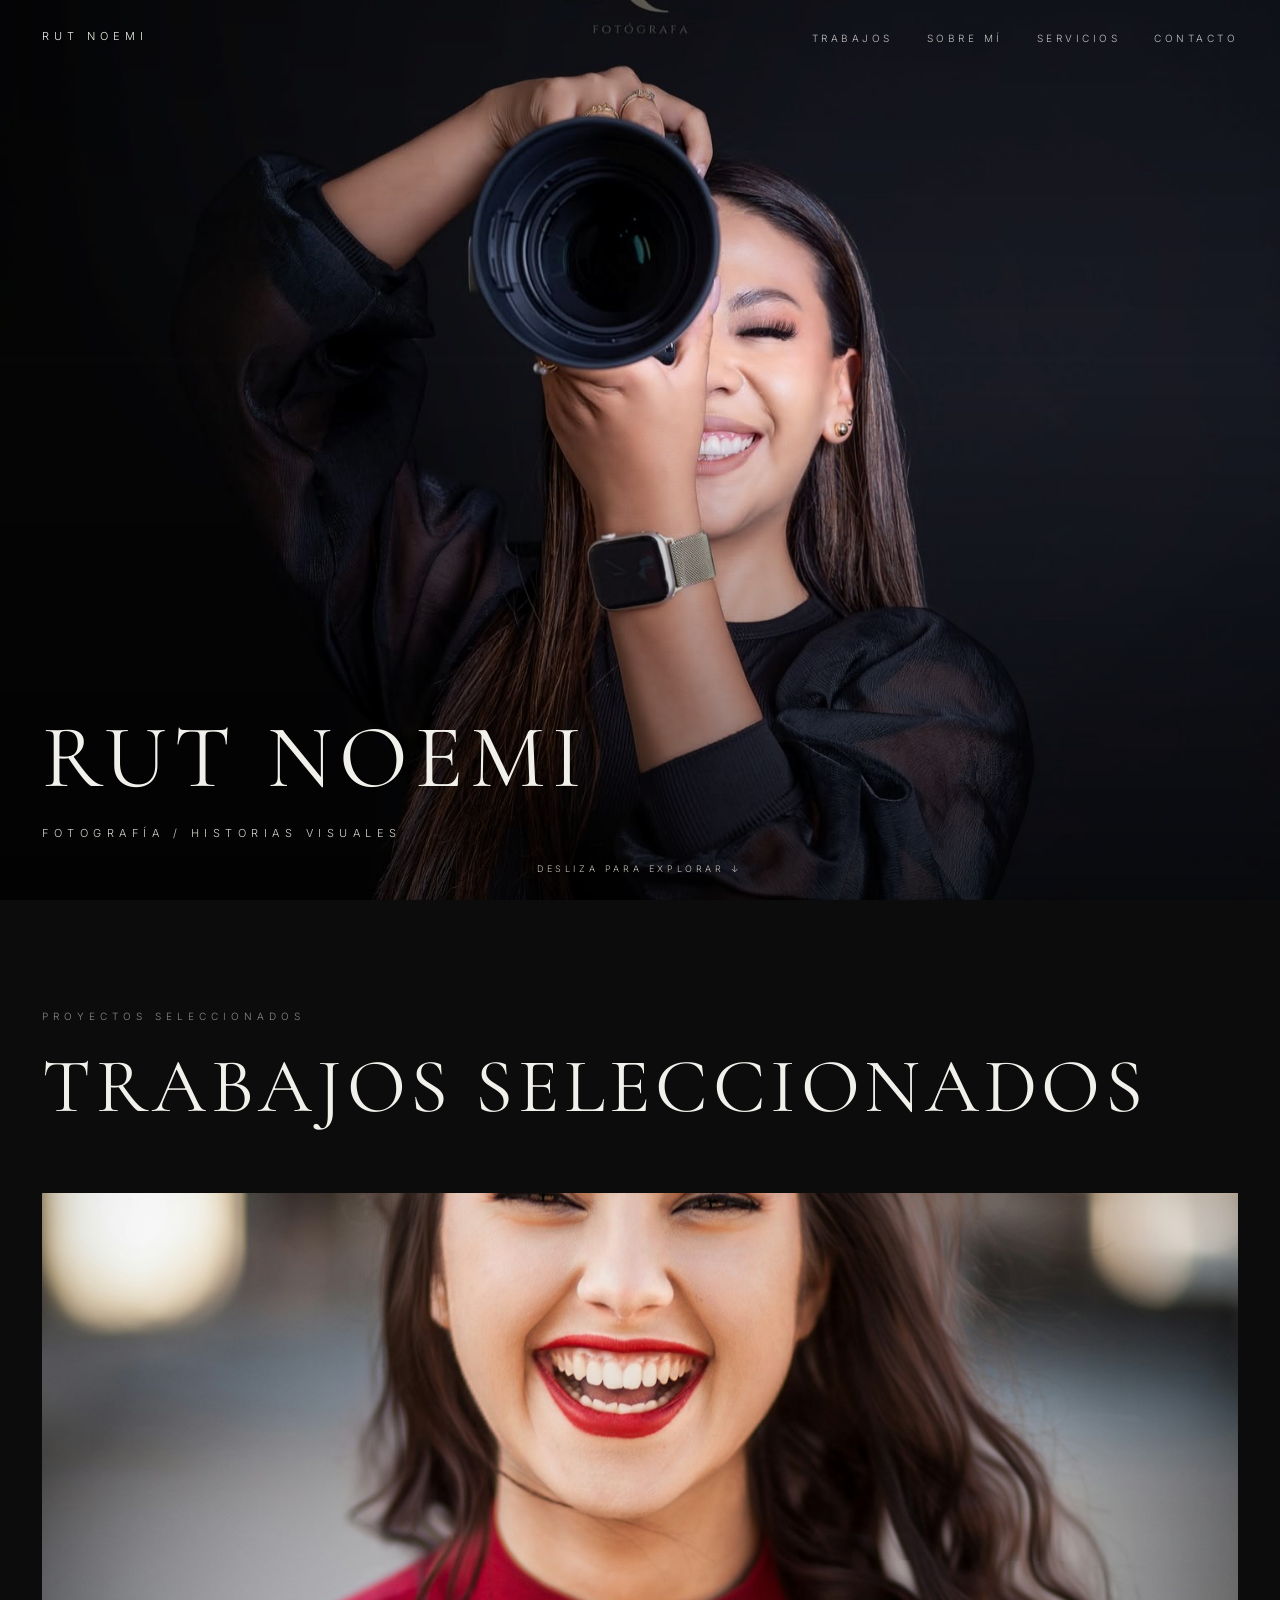
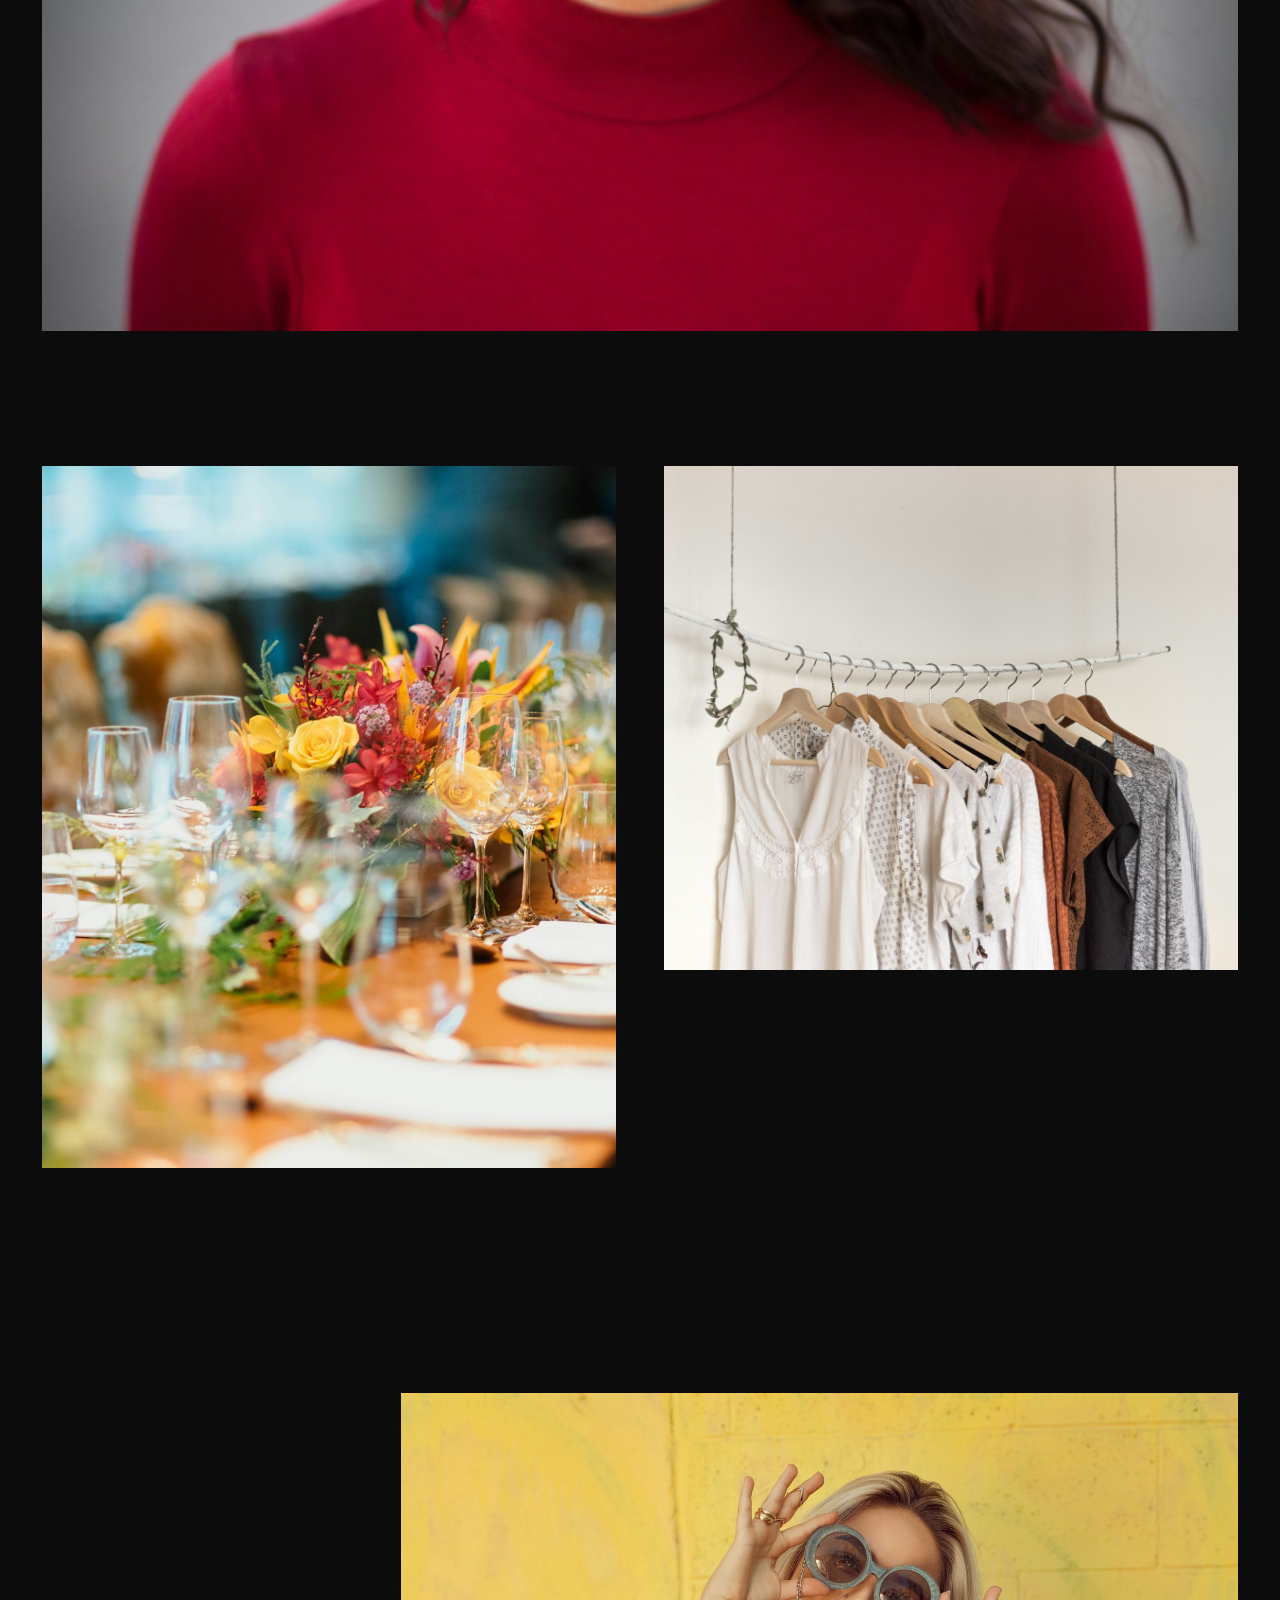
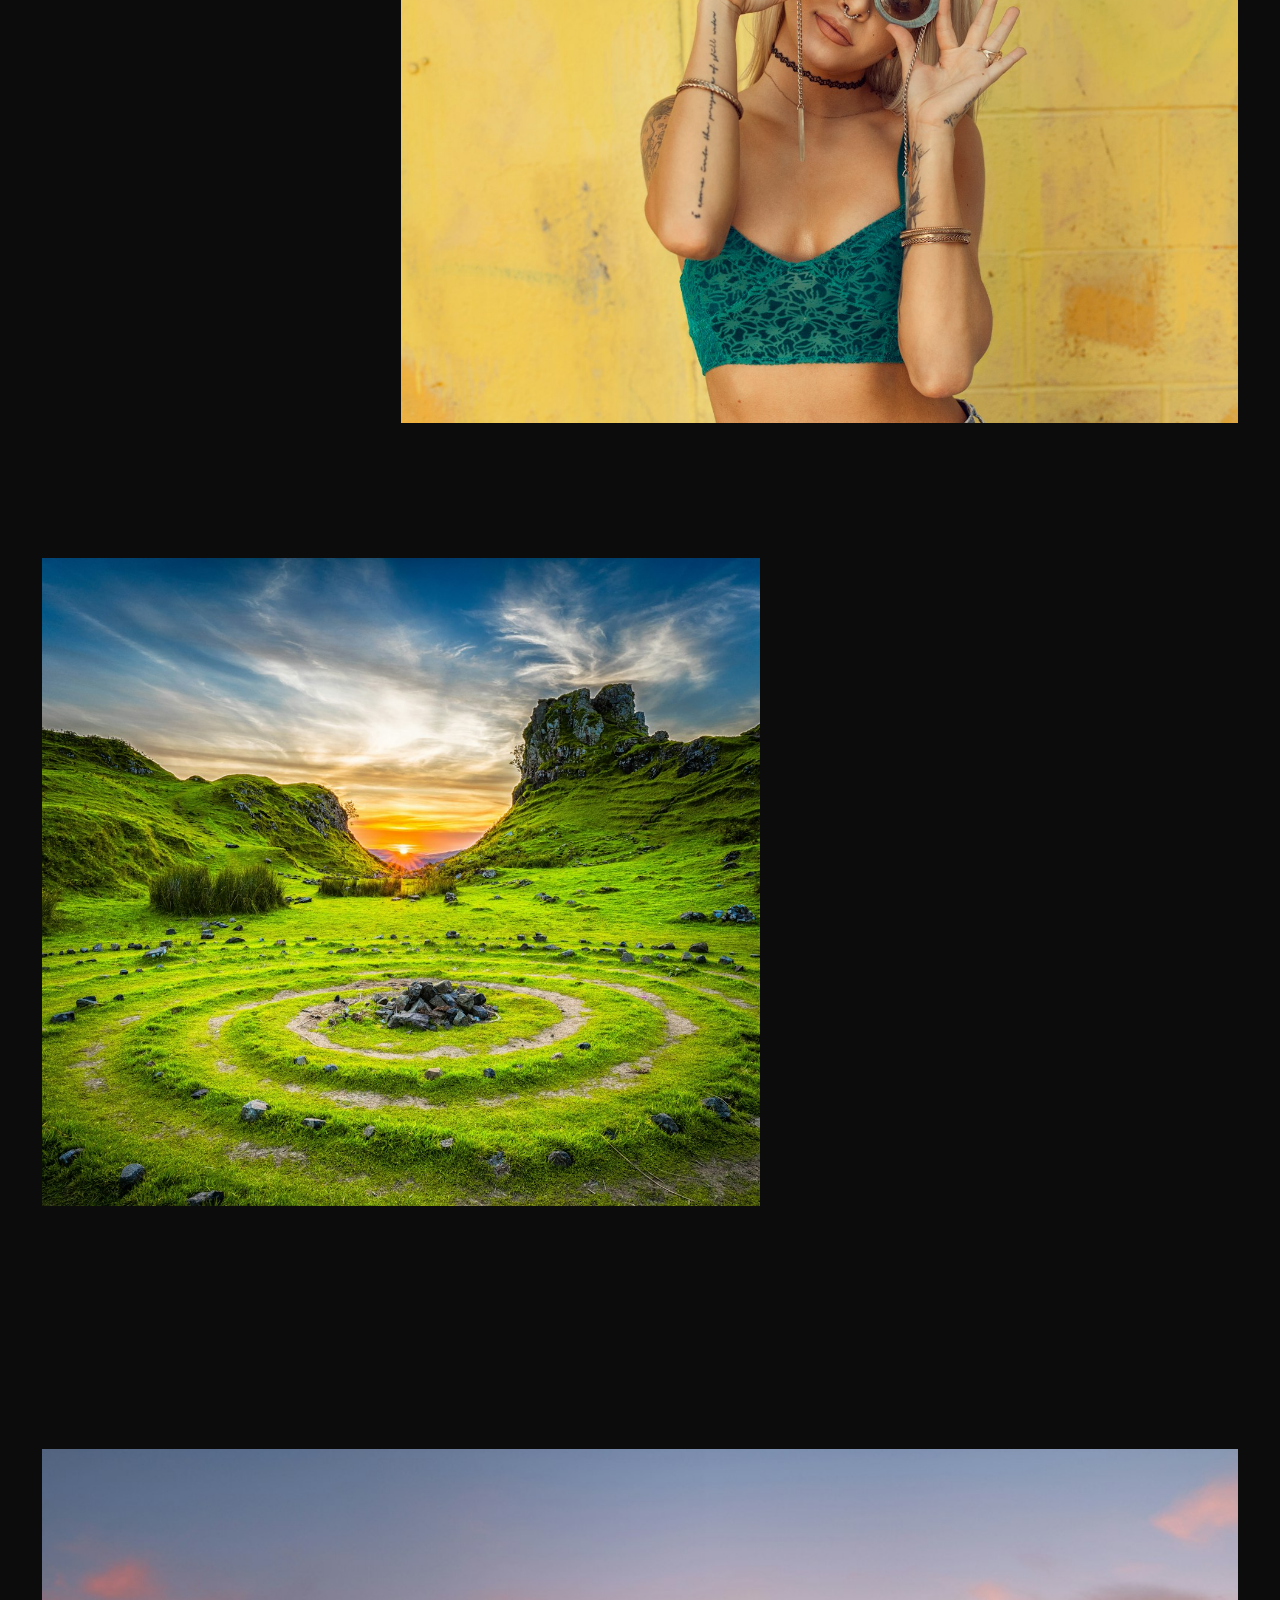
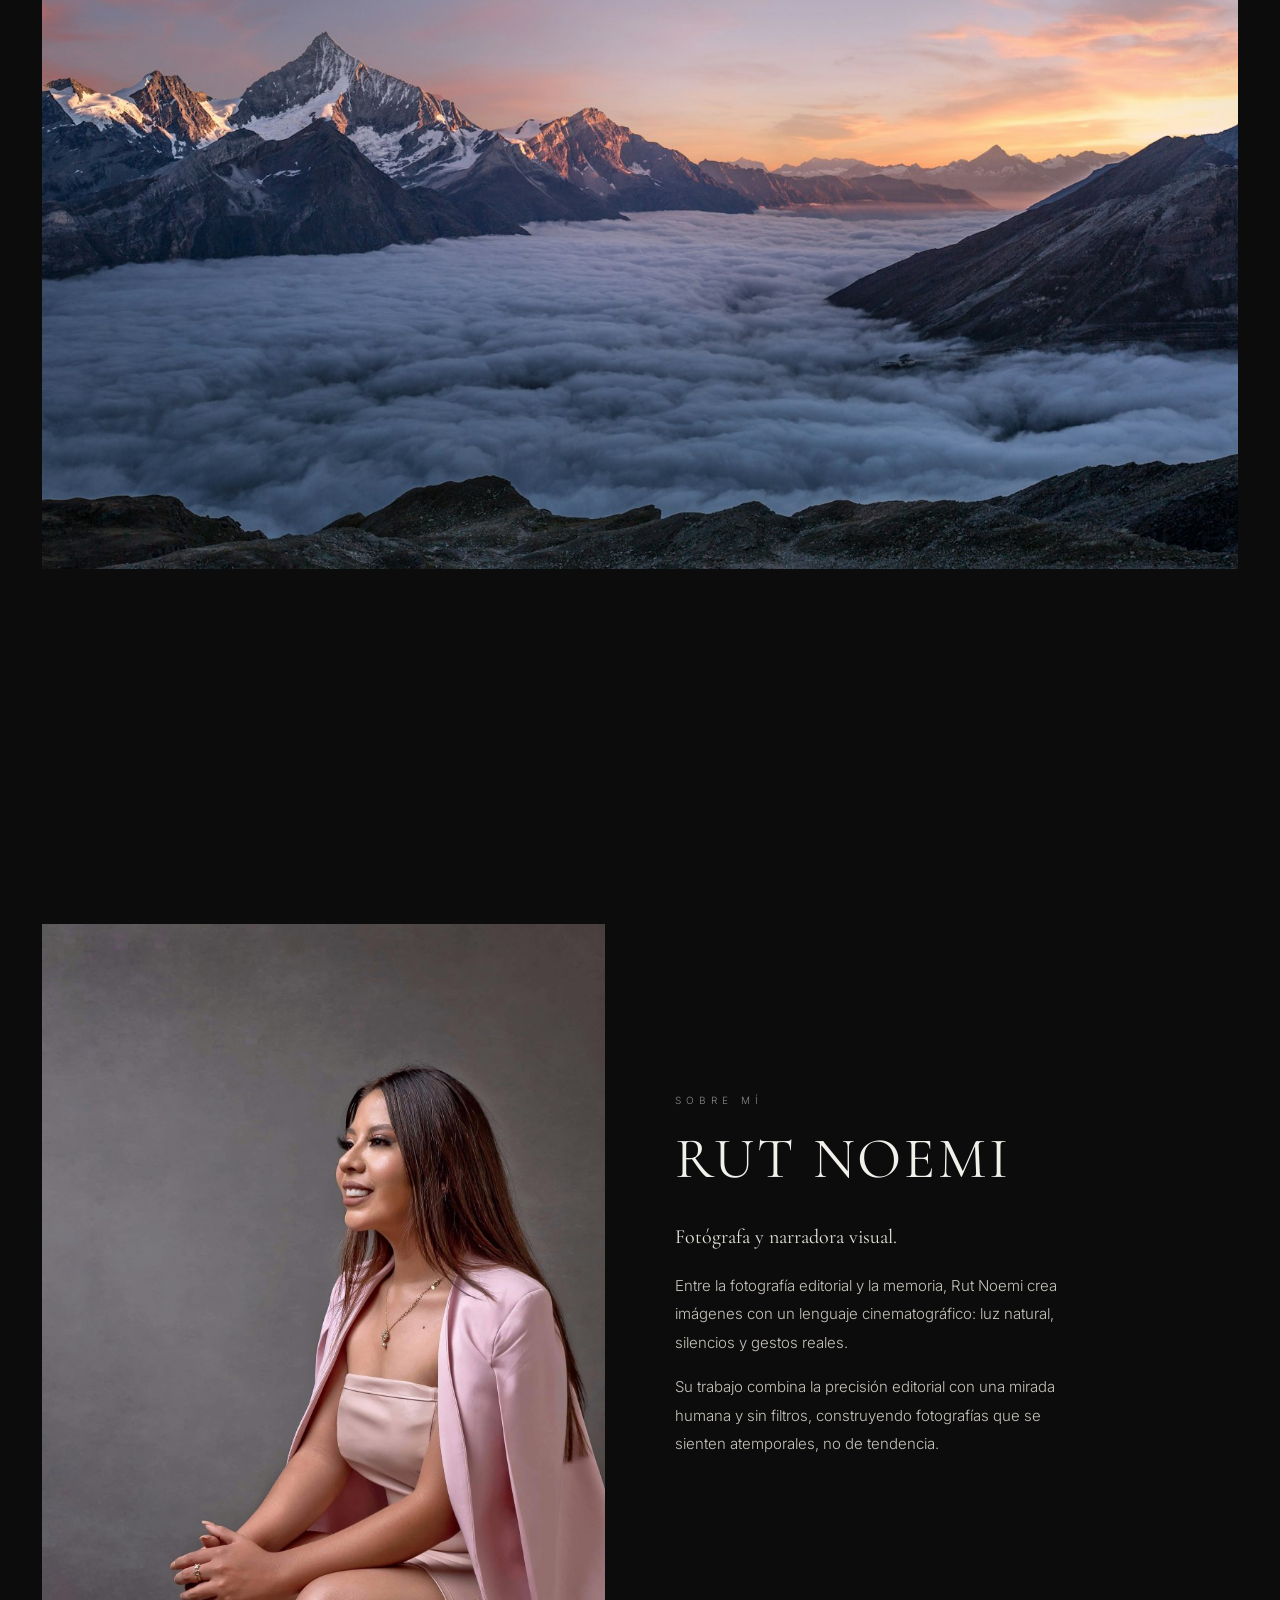
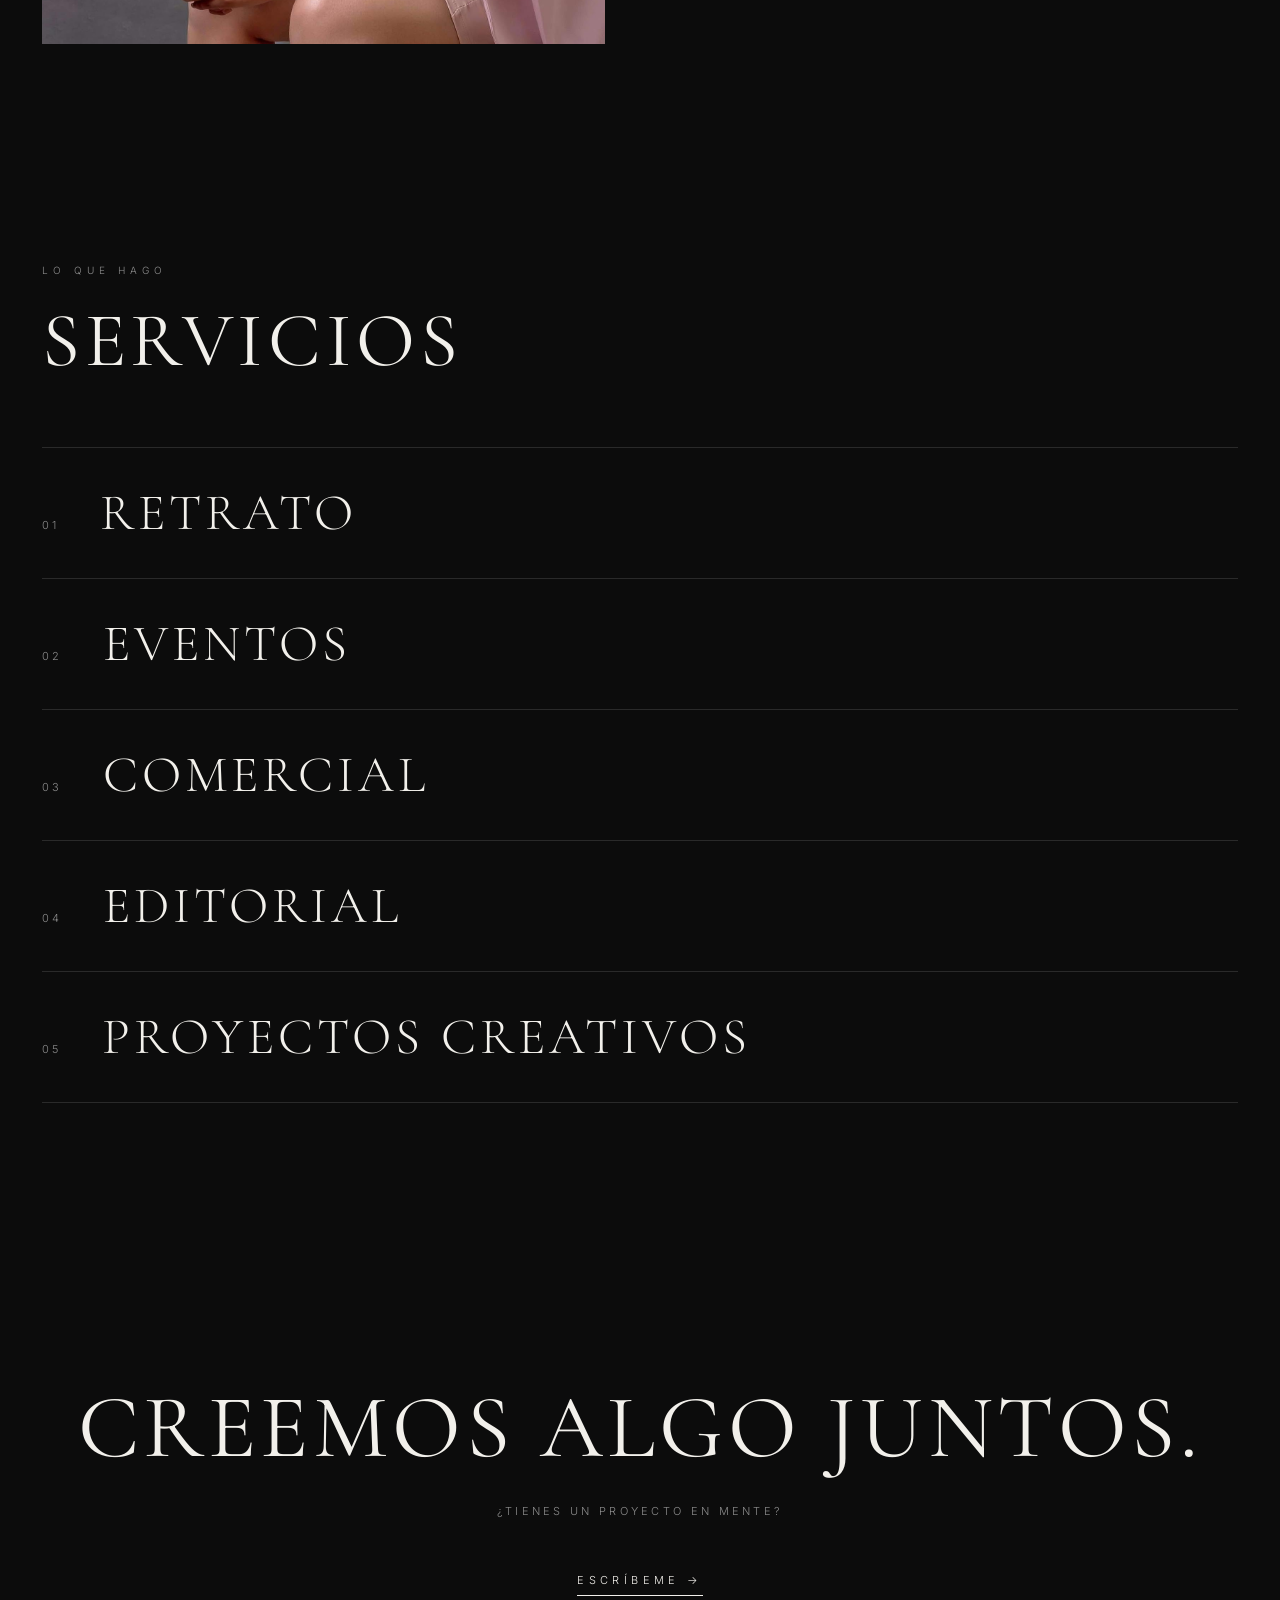
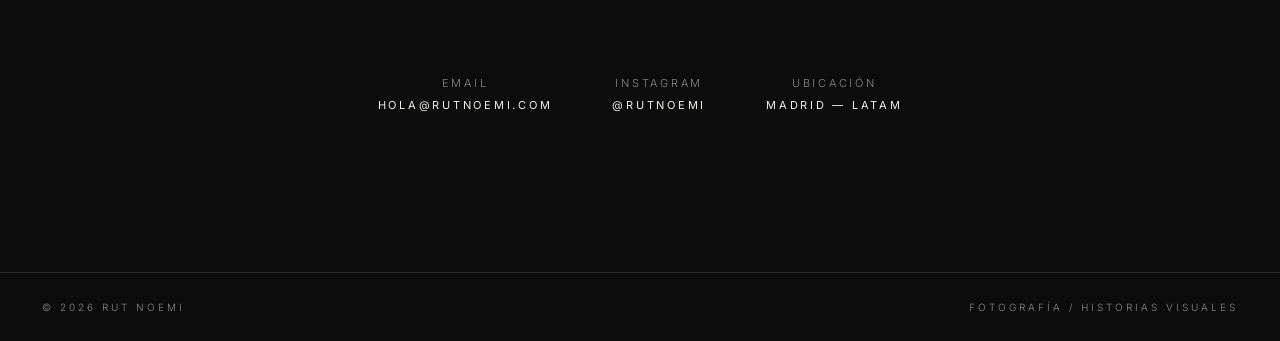
==== index.html @ 6ac0e424 "first commit" ====
<!DOCTYPE html>
<html lang="es">
<head>
<meta charset="UTF-8">
<meta name="viewport" content="width=device-width, initial-scale=1.0">
<title>Rut Noemi — Fotografía / Historias Visuales</title>
<link href="https://fonts.googleapis.com/css2?family=Cormorant+Garamond:ital,wght@0,300;0,400;0,500;1,400&family=Inter:wght@300;400;500&display=swap" rel="stylesheet">
<link rel="stylesheet" href="css/style.css">
</head>
<body>

<header>
  <a class="brand" href="#top">RUT NOEMI</a>
  <nav>
    <ul>
      <li><a href="#work">Trabajos</a></li>
      <li><a href="#about">Sobre Mí</a></li>
      <li><a href="#services">Servicios</a></li>
      <li><a href="#contact">Contacto</a></li>
    </ul>
  </nav>
  <button class="menu-btn">Menú</button>
</header>

<div id="menu">
  <button id="close-menu">Cerrar</button>
  <a href="#work">Trabajos</a>
  <a href="#about">Sobre Mí</a>
  <a href="#services">Servicios</a>
  <a href="#contact">Contacto</a>
</div>

<!-- HERO -->
<section class="hero" id="top" style="padding:0;">
  <img src="assets/hero.jpg" alt="Rut Noemi — Portada">
  <div class="hero-caption">
    <h1>RUT NOEMI</h1>
    <p>FOTOGRAFÍA / HISTORIAS VISUALES</p>
  </div>
  <div class="scroll-hint">DESLIZA PARA EXPLORAR ↓</div>
</section>

<!-- WORK -->
<section class="work" id="work">
  <span class="kicker">Proyectos Seleccionados</span>
  <h2 class="section-title">TRABAJOS SELECCIONADOS</h2>

  <figure>
    <a href="project.html?id=portraits">
      <div class="frame w-full" style="height:82vh;"><img src="assets/portrait3.jpg" alt="Retratos"></div>
    </a>
    <figcaption><span class="t">RETRATOS</span><span class="c">Retrato — 2026</span></figcaption>
  </figure>

  <div class="row2">
    <figure class="tall">
      <a href="project.html?id=events"><div class="frame" style="height:78vh;"><img src="assets/events2.jpg" alt="Eventos"></div></a>
      <figcaption><span class="t">EVENTOS</span><span class="c">Evento — 2026</span></figcaption>
    </figure>
    <figure>
      <a href="project.html?id=commercial"><div class="frame" style="height:56vh;"><img src="assets/commercial2.jpg" alt="Comercial"></div></a>
      <figcaption><span class="t">COMERCIAL</span><span class="c">Comercial — 2026</span></figcaption>
    </figure>
  </div>

  <figure class="w-70" style="margin-left:auto;margin-top:90px;">
    <a href="project.html?id=editorial"><div class="frame" style="height:70vh;"><img src="assets/editorial1.jpg" alt="Editorial"></div></a>
    <figcaption><span class="t">EDITORIAL</span><span class="c">Editorial — 2026</span></figcaption>
  </figure>

  <figure class="w-60">
    <a href="project.html?id=fine-art"><div class="frame" style="height:72vh;"><img src="assets/fineart2.jpg" alt="Fine Art"></div></a>
    <figcaption><span class="t">ARTE</span><span class="c">Arte — 2026</span></figcaption>
  </figure>

  <div class="spacer"></div>

  <figure class="w-full">
    <a href="project.html?id=personal"><div class="frame" style="height:80vh;"><img src="assets/personal3.jpg" alt="Proyectos Personales"></div></a>
    <figcaption><span class="t">PROYECTOS PERSONALES</span><span class="c">Personal — 2026</span></figcaption>
  </figure>
</section>

<!-- ABOUT -->
<section id="about">
  <div class="about-grid">
    <div class="frame"><img src="assets/about.jpg" alt="Rut Noemi"></div>
    <div>
      <span class="kicker">Sobre Mí</span>
      <h2>RUT NOEMI</h2>
      <p class="serif" style="font-size:20px;color:#e8e5dd;">Fotógrafa y narradora visual.</p>
      <p>Entre la fotografía editorial y la memoria, Rut Noemi crea imágenes con un lenguaje cinematográfico: luz natural, silencios y gestos reales.</p>
      <p>Su trabajo combina la precisión editorial con una mirada humana y sin filtros, construyendo fotografías que se sienten atemporales, no de tendencia.</p>
    </div>
  </div>
</section>

<!-- SERVICES -->
<section class="services" id="services">
  <span class="kicker">Lo Que Hago</span>
  <h2 class="section-title">SERVICIOS</h2>
  <ul>
    <li><span class="num">01</span><span class="name">Retrato</span></li>
    <li><span class="num">02</span><span class="name">Eventos</span></li>
    <li><span class="num">03</span><span class="name">Comercial</span></li>
    <li><span class="num">04</span><span class="name">Editorial</span></li>
    <li><span class="num">05</span><span class="name">Proyectos Creativos</span></li>
  </ul>
</section>

<!-- CONTACT -->
<section class="contact" id="contact">
  <h2>CREEMOS ALGO JUNTOS.</h2>
  <small>¿Tienes un proyecto en mente?</small>
  <a class="btn" href="mailto:hola@rutnoemi.com">ESCRÍBEME →</a>
  <div class="contact-meta">
    <span>Email<b>hola@rutnoemi.com</b></span>
    <span>Instagram<b>@rutnoemi</b></span>
    <span>Ubicación<b>Madrid — LATAM</b></span>
  </div>
</section>

<footer>
  <span>© 2026 Rut Noemi</span>
  <span>Fotografía / Historias Visuales</span>
</footer>

<script src="js/main.js"></script>
</body>
</html>
---- css/style.css ----
:root{
  --black:#0c0c0c;
  --ink:#111111;
  --paper:#f2f0eb;
  --gray:#8b8b8b;
  --line:#2a2a2a;
}
*{margin:0;padding:0;box-sizing:border-box;}
html{scroll-behavior:smooth;}
body{
  background:var(--black);
  color:var(--paper);
  font-family:'Inter',sans-serif;
  font-weight:300;
  -webkit-font-smoothing:antialiased;
  overflow-x:hidden;
}
::selection{background:var(--paper);color:var(--black);}
img{display:block;width:100%;height:100%;object-fit:cover;}
a{color:inherit;text-decoration:none;}
.serif{font-family:'Cormorant Garamond',serif;font-weight:400;}

/* ---------- NAV ---------- */
header{
  position:fixed;top:0;left:0;right:0;z-index:100;
  display:flex;justify-content:space-between;align-items:center;
  padding:26px 42px;
  transition:background .5s ease, padding .5s ease;
}
header.scrolled{background:rgba(12,12,12,.75);backdrop-filter:blur(12px);padding:16px 42px;}
.brand{font-size:11px;letter-spacing:.45em;text-transform:uppercase;}
nav ul{display:flex;gap:34px;list-style:none;}
nav a{font-size:10px;letter-spacing:.35em;text-transform:uppercase;color:var(--paper);position:relative;padding:4px 0;opacity:.8;transition:opacity .3s;}
nav a::after{content:'';position:absolute;left:0;bottom:0;width:0;height:1px;background:var(--paper);transition:width .4s cubic-bezier(.65,0,.35,1);}
nav a:hover{opacity:1;}
nav a:hover::after{width:100%;}
.menu-btn{display:none;background:none;border:none;color:var(--paper);font-size:10px;letter-spacing:.35em;cursor:pointer;text-transform:uppercase;}

/* mobile menu */
#menu{
  position:fixed;inset:0;background:var(--black);z-index:200;
  display:flex;flex-direction:column;justify-content:center;align-items:center;gap:26px;
  opacity:0;visibility:hidden;transition:opacity .5s ease, visibility .5s;
}
#menu.open{opacity:1;visibility:visible;}
#menu a{font-family:'Cormorant Garamond',serif;font-size:clamp(34px,9vw,56px);letter-spacing:.1em;transition:opacity .3s;}
#menu a:hover{opacity:.5;}
#close-menu{position:absolute;top:26px;right:42px;background:none;border:none;color:var(--paper);font-size:10px;letter-spacing:.35em;cursor:pointer;}

/* ---------- HERO ---------- */
.hero{position:relative;height:100vh;width:100%;overflow:hidden;}
.hero img{animation:heroZoom 9s ease-out forwards;transform:scale(1.05);object-position:center 30%;}
@keyframes heroZoom{to{transform:scale(1);}}
.hero::after{content:'';position:absolute;inset:0;background:linear-gradient(to bottom,rgba(0,0,0,.25),rgba(0,0,0,0) 40%,rgba(0,0,0,.55));}
.hero-caption{position:absolute;inset:0;z-index:2;display:flex;flex-direction:column;justify-content:flex-end;padding:0 42px 60px;}
.hero-caption h1{font-family:'Cormorant Garamond',serif;font-size:clamp(42px,7vw,96px);letter-spacing:.08em;font-weight:400;animation:rise 1.4s ease .3s both;}
.hero-caption p{font-size:11px;letter-spacing:.5em;text-transform:uppercase;margin-top:14px;color:#d8d5cd;animation:rise 1.4s ease .7s both;}
.scroll-hint{position:absolute;bottom:26px;left:50%;transform:translateX(-50%);z-index:2;font-size:9px;letter-spacing:.4em;text-transform:uppercase;color:#c9c6be;animation:fadein 2s ease 1.6s both, pulse 3s ease-in-out 3s infinite;}
@keyframes rise{from{opacity:0;transform:translateY(30px);}to{opacity:1;transform:none;}}
@keyframes fadein{from{opacity:0;}to{opacity:1;}}
@keyframes pulse{0%,100%{opacity:.9;}50%{opacity:.35;}}

/* ---------- SECTIONS ---------- */
section{padding:110px 42px;}
.section-title{font-family:'Cormorant Garamond',serif;font-size:clamp(38px,6vw,84px);font-weight:400;letter-spacing:.06em;margin-bottom:60px;}
.kicker{font-size:10px;letter-spacing:.5em;text-transform:uppercase;color:var(--gray);display:block;margin-bottom:18px;}

/* ---------- WORK ---------- */
.work figure{margin-bottom:90px;opacity:0;transform:translateY(50px);transition:opacity 1s ease,transform 1s ease;}
.work figure.in{opacity:1;transform:none;}
.frame{overflow:hidden;position:relative;}
.frame img{transition:transform 1.4s cubic-bezier(.19,1,.22,1);}
figure:hover .frame img{transform:scale(1.06);}
figcaption{display:flex;justify-content:space-between;align-items:baseline;margin-top:16px;}
figcaption .t{font-family:'Cormorant Garamond',serif;font-size:24px;letter-spacing:.12em;opacity:0;transform:translateY(10px);transition:all .6s ease .1s;}
figcaption .c{font-size:10px;letter-spacing:.35em;text-transform:uppercase;color:var(--gray);opacity:0;transform:translateY(10px);transition:all .6s ease .2s;}
figure:hover figcaption .t,figure:hover figcaption .c{opacity:1;transform:none;}
.w-full{width:100%;max-height:88vh;}
.w-full .frame{height:82vh;}
.w-70{width:70%;margin-left:auto;}
.w-60{width:60%;}
.w-50{width:48%;}
.row2{display:flex;gap:4%;align-items:flex-start;}
.row2 figure{width:48%;}
.row2 .tall .frame{height:78vh;}
.row2 figure:not(.tall) .frame{height:56vh;}
.spacer{height:12vh;}

/* ---------- ABOUT ---------- */
.about-grid{display:grid;grid-template-columns:1fr 1fr;gap:70px;align-items:center;}
.about-grid .frame{height:80vh;overflow:hidden;}
.about-grid .frame img{transition:transform 1.4s ease;}
.about-grid .frame:hover img{transform:scale(1.05);}
.about-grid h2{font-family:'Cormorant Garamond',serif;font-size:clamp(34px,4.5vw,60px);font-weight:400;letter-spacing:.05em;margin-bottom:24px;}
.about-grid p{color:#c7c4bb;line-height:1.9;font-size:15px;max-width:46ch;margin-bottom:16px;}

/* ---------- SERVICES ---------- */
.services ul{list-style:none;border-top:1px solid var(--line);}
.services li{display:flex;align-items:baseline;gap:40px;padding:34px 0;border-bottom:1px solid var(--line);transition:padding .5s ease;}
.services li:hover{padding-left:24px;}
.services .num{font-size:11px;letter-spacing:.3em;color:var(--gray);}
.services .name{font-family:'Cormorant Garamond',serif;font-size:clamp(28px,4vw,52px);letter-spacing:.08em;text-transform:uppercase;transition:opacity .4s;}
.services li:hover .name{opacity:.6;}

/* ---------- CONTACT ---------- */
.contact{text-align:center;padding:160px 42px;}
.contact h2{font-family:'Cormorant Garamond',serif;font-size:clamp(40px,7vw,100px);font-weight:400;letter-spacing:.05em;margin-bottom:22px;}
.contact small{display:block;color:var(--gray);letter-spacing:.3em;text-transform:uppercase;font-size:11px;margin-bottom:50px;}
.btn{display:inline-block;font-size:11px;letter-spacing:.4em;text-transform:uppercase;border-bottom:1px solid var(--paper);padding-bottom:8px;transition:opacity .3s, letter-spacing .4s;}
.btn:hover{opacity:.6;letter-spacing:.55em;}
.contact-meta{display:flex;justify-content:center;gap:60px;margin-top:80px;font-size:11px;letter-spacing:.25em;text-transform:uppercase;color:var(--gray);flex-wrap:wrap;}
.contact-meta span{display:block;}
.contact-meta b{display:block;color:var(--paper);font-weight:400;margin-top:8px;}

footer{display:flex;justify-content:space-between;padding:28px 42px;border-top:1px solid var(--line);font-size:10px;letter-spacing:.3em;text-transform:uppercase;color:var(--gray);}

/* ---------- PROJECT PAGE ---------- */
.project-hero{height:92vh;position:relative;overflow:hidden;}
.project-hero img{animation:heroZoom 7s ease-out forwards;transform:scale(1.05);object-position:center 20%;}
.project-intro{max-width:640px;margin:90px auto 60px;padding:0 42px;text-align:center;}
.project-intro h1{font-family:'Cormorant Garamond',serif;font-size:clamp(36px,5vw,64px);font-weight:400;letter-spacing:.08em;margin-bottom:20px;}
.project-intro p{color:#c7c4bb;line-height:1.9;font-size:15px;}
.gallery{padding:0 42px;max-width:1600px;margin:0 auto;}
.gallery figure{margin-bottom:70px;opacity:0;transform:translateY(50px);transition:opacity 1s ease,transform 1s ease;}
.gallery figure.in{opacity:1;transform:none;}
.gallery .frame{overflow:hidden;}
.gallery .frame img{transition:transform 1.4s cubic-bezier(.19,1,.22,1);}
.gallery figure:hover .frame img{transform:scale(1.05);}
.credits{padding:0 42px 40px;font-size:10px;letter-spacing:.3em;text-transform:uppercase;color:var(--gray);text-align:center;}
.next-project{display:block;text-align:center;padding:90px 42px 120px;border-top:1px solid var(--line);margin-top:40px;}
.next-project span{font-size:10px;letter-spacing:.5em;text-transform:uppercase;color:var(--gray);display:block;margin-bottom:18px;}
.next-project h3{font-family:'Cormorant Garamond',serif;font-size:clamp(34px,6vw,72px);font-weight:400;letter-spacing:.08em;transition:opacity .4s;}
.next-project:hover h3{opacity:.6;}

/* ---------- RESPONSIVE ---------- */
@media(max-width:1200px) and (min-width:901px){
  .w-70,.w-60{width:85%;}
  .w-50{width:100%;margin-left:0 !important;}
  section{padding:90px 32px;}
}
@media(max-width:900px){
  .hero img{object-position:center 15%;}
  .project-hero img{object-position:center 20%;}
  .hero-caption{padding:0 24px 40px;}
  nav ul{display:none;}
  .menu-btn{display:block;}
  section{padding:80px 24px;}
  header,#close-menu,header.scrolled{padding-left:24px;padding-right:24px;}
  .about-grid{grid-template-columns:1fr;gap:40px;}
  .about-grid .frame{height:60vh;}
  .row2{flex-direction:column;}
  .row2 figure{width:100%;}
  .w-70,.w-60,.w-50{width:100%;}
  .w-full .frame{height:60vh;}
  footer{flex-direction:column;gap:10px;text-align:center;}
}
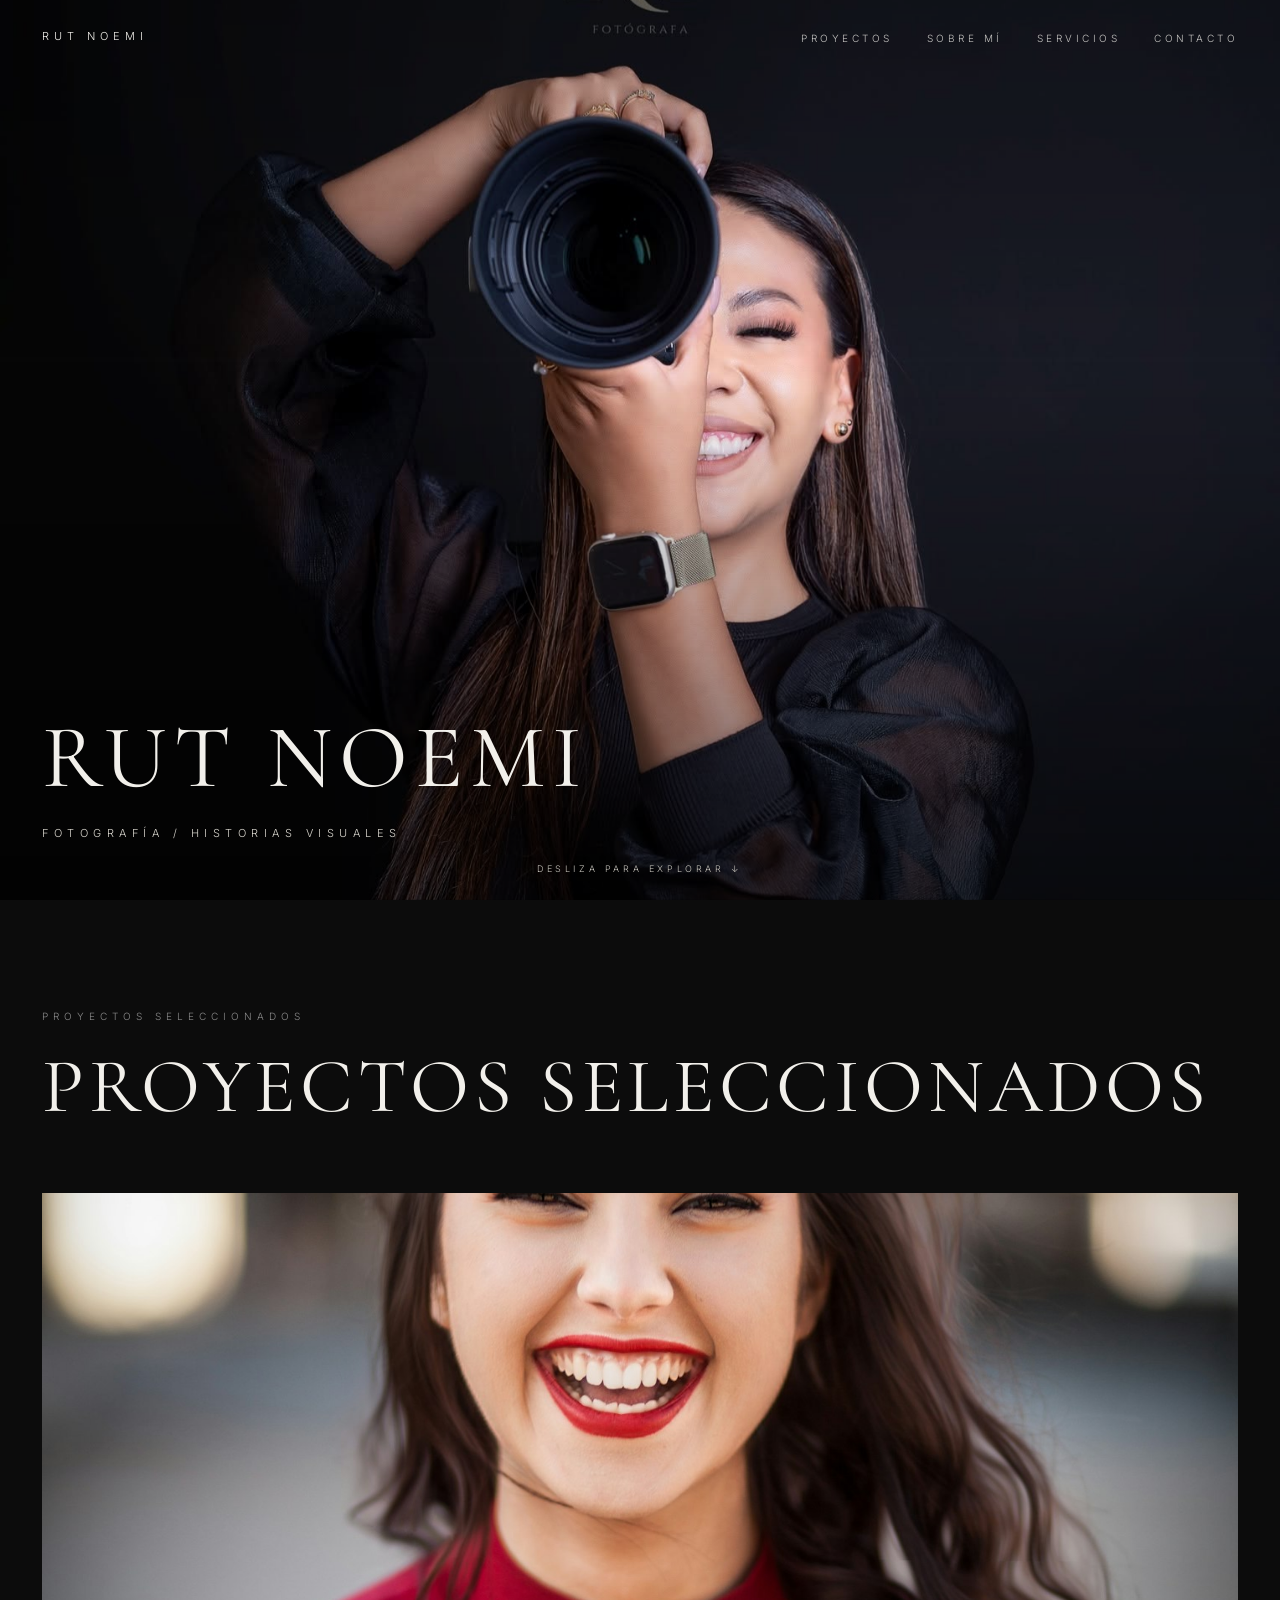
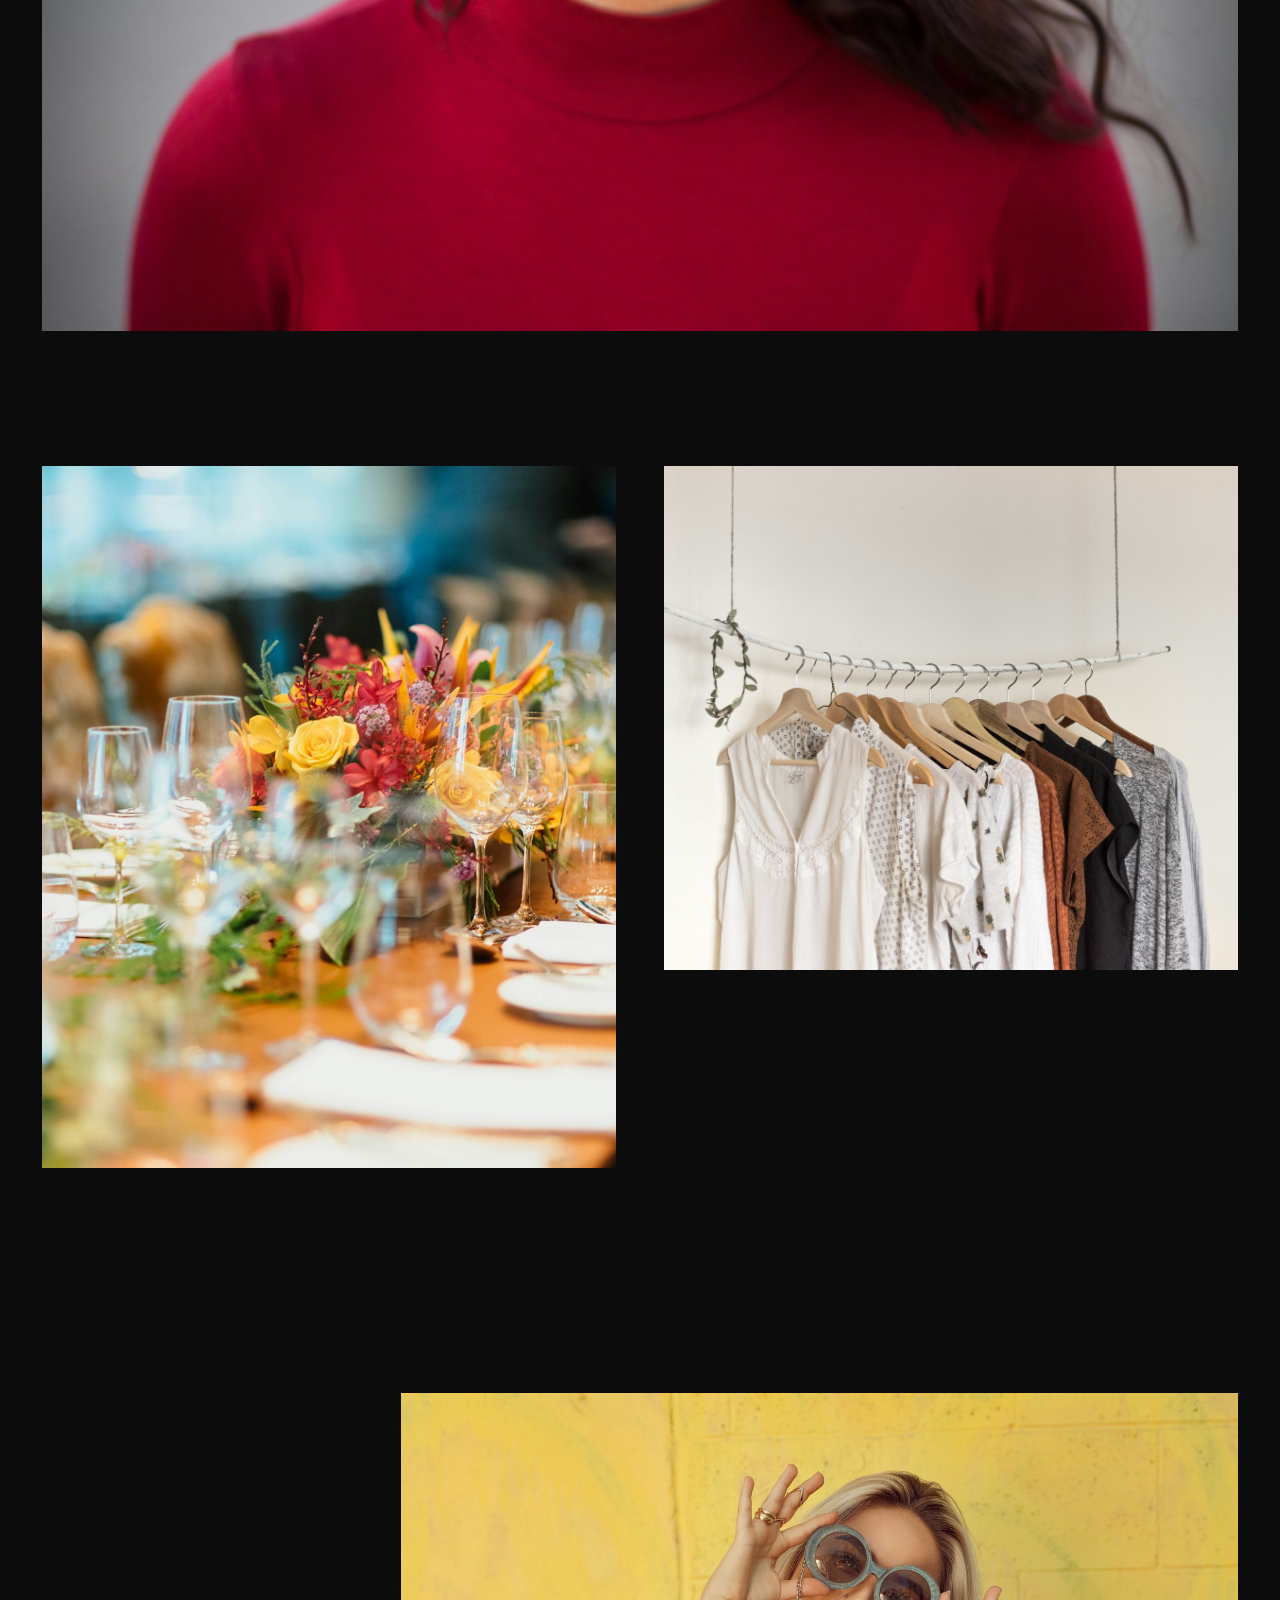
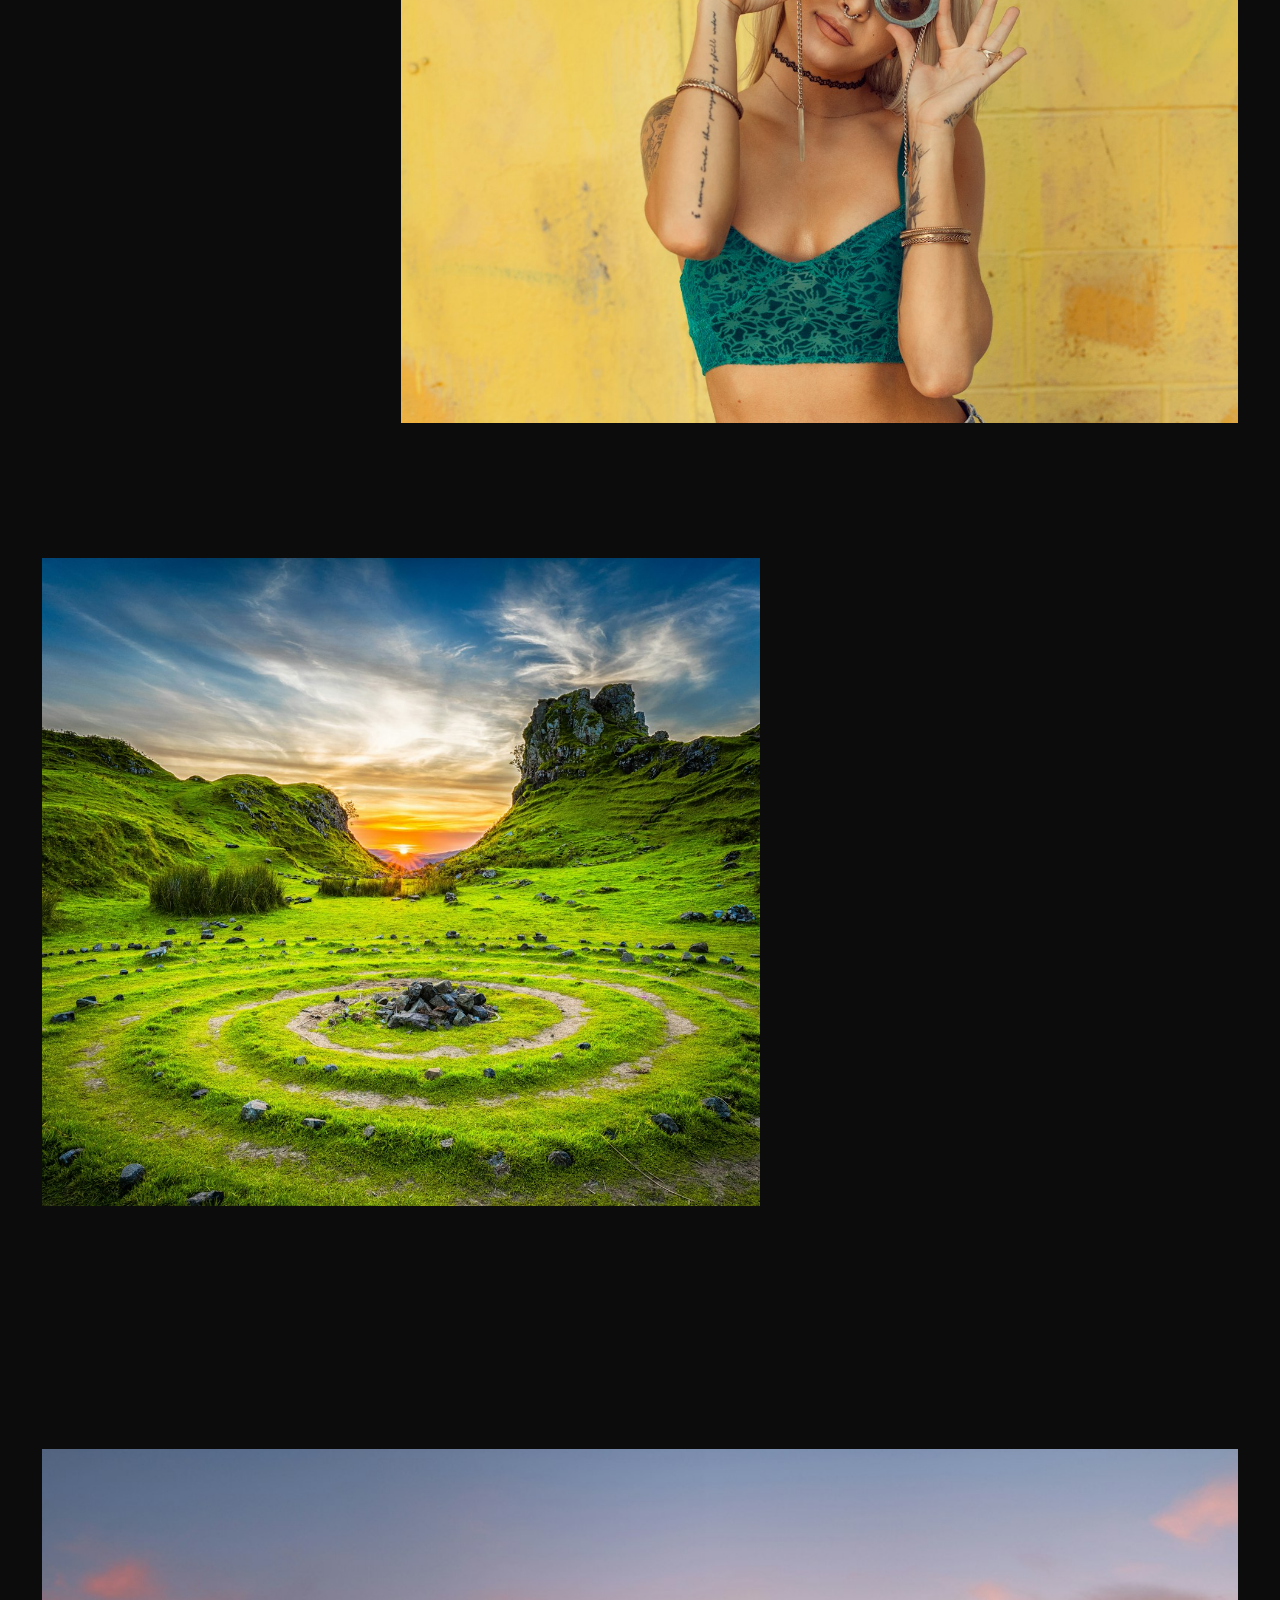
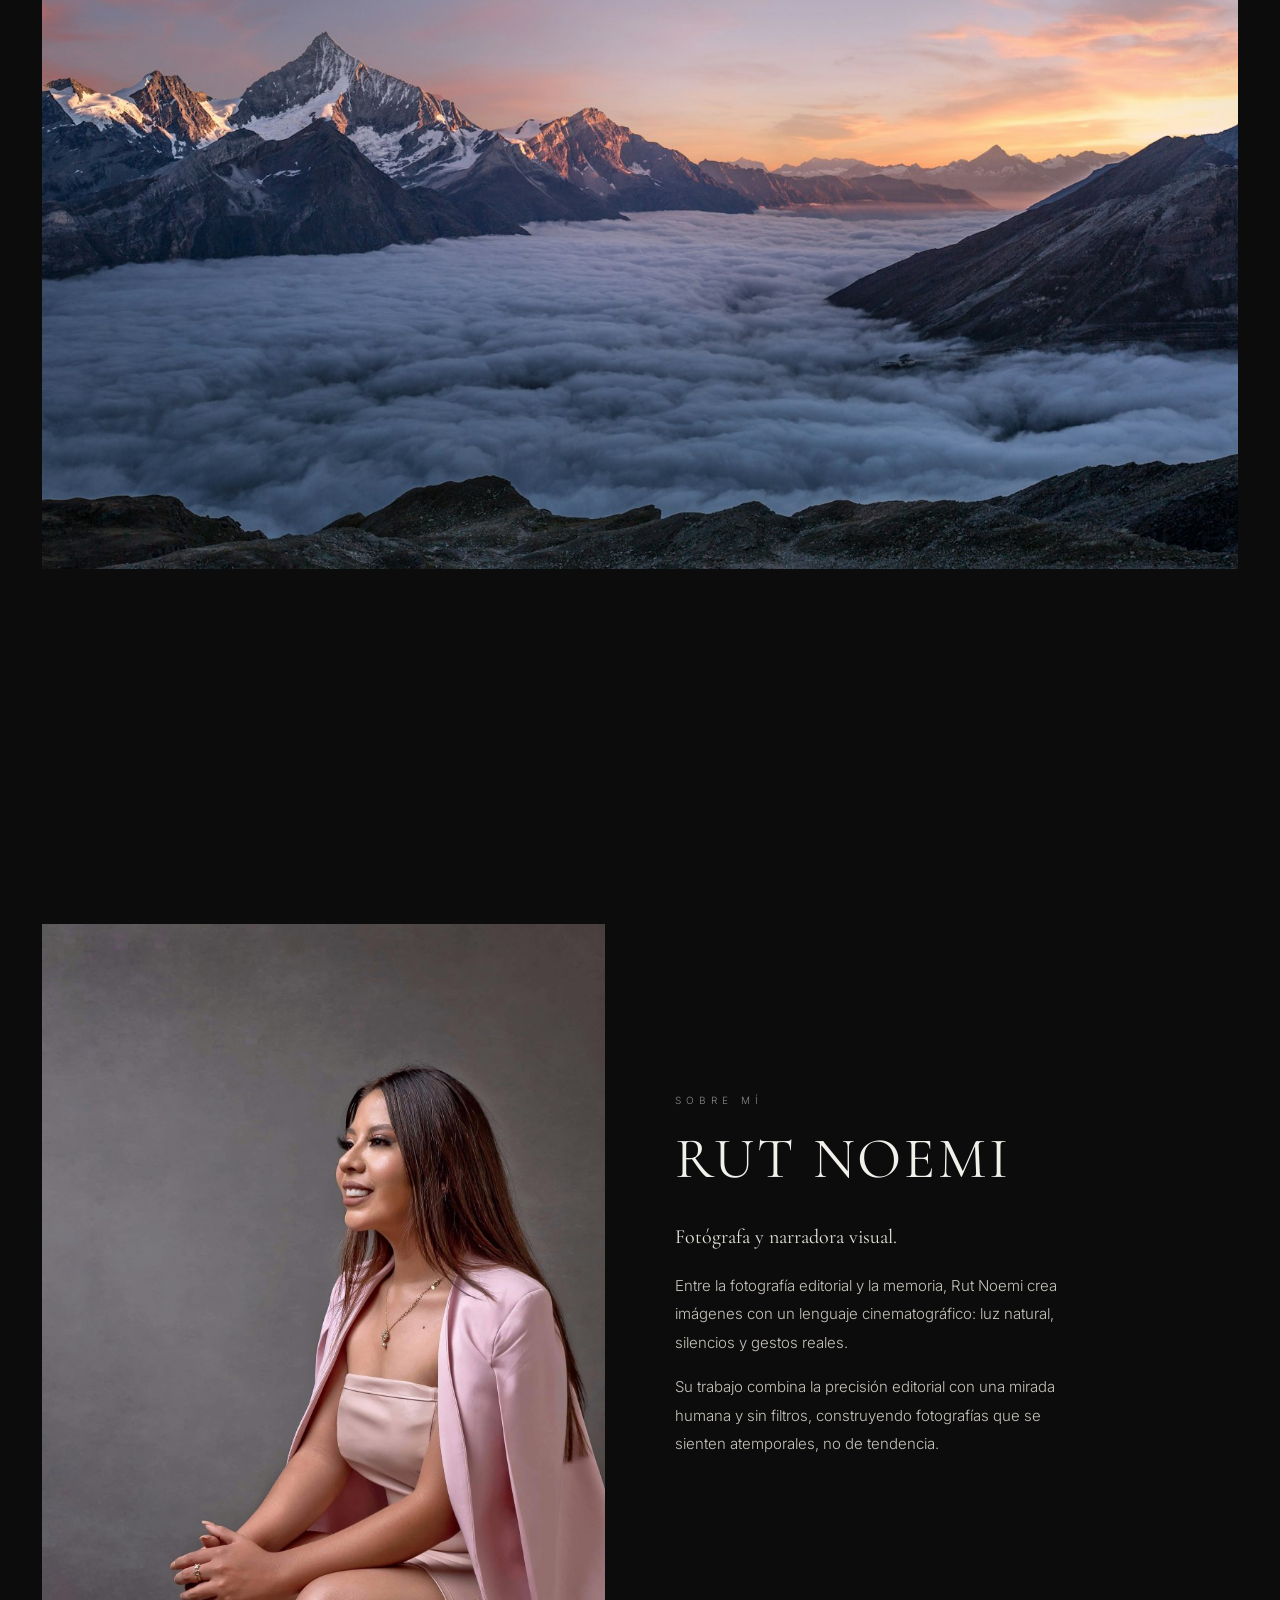
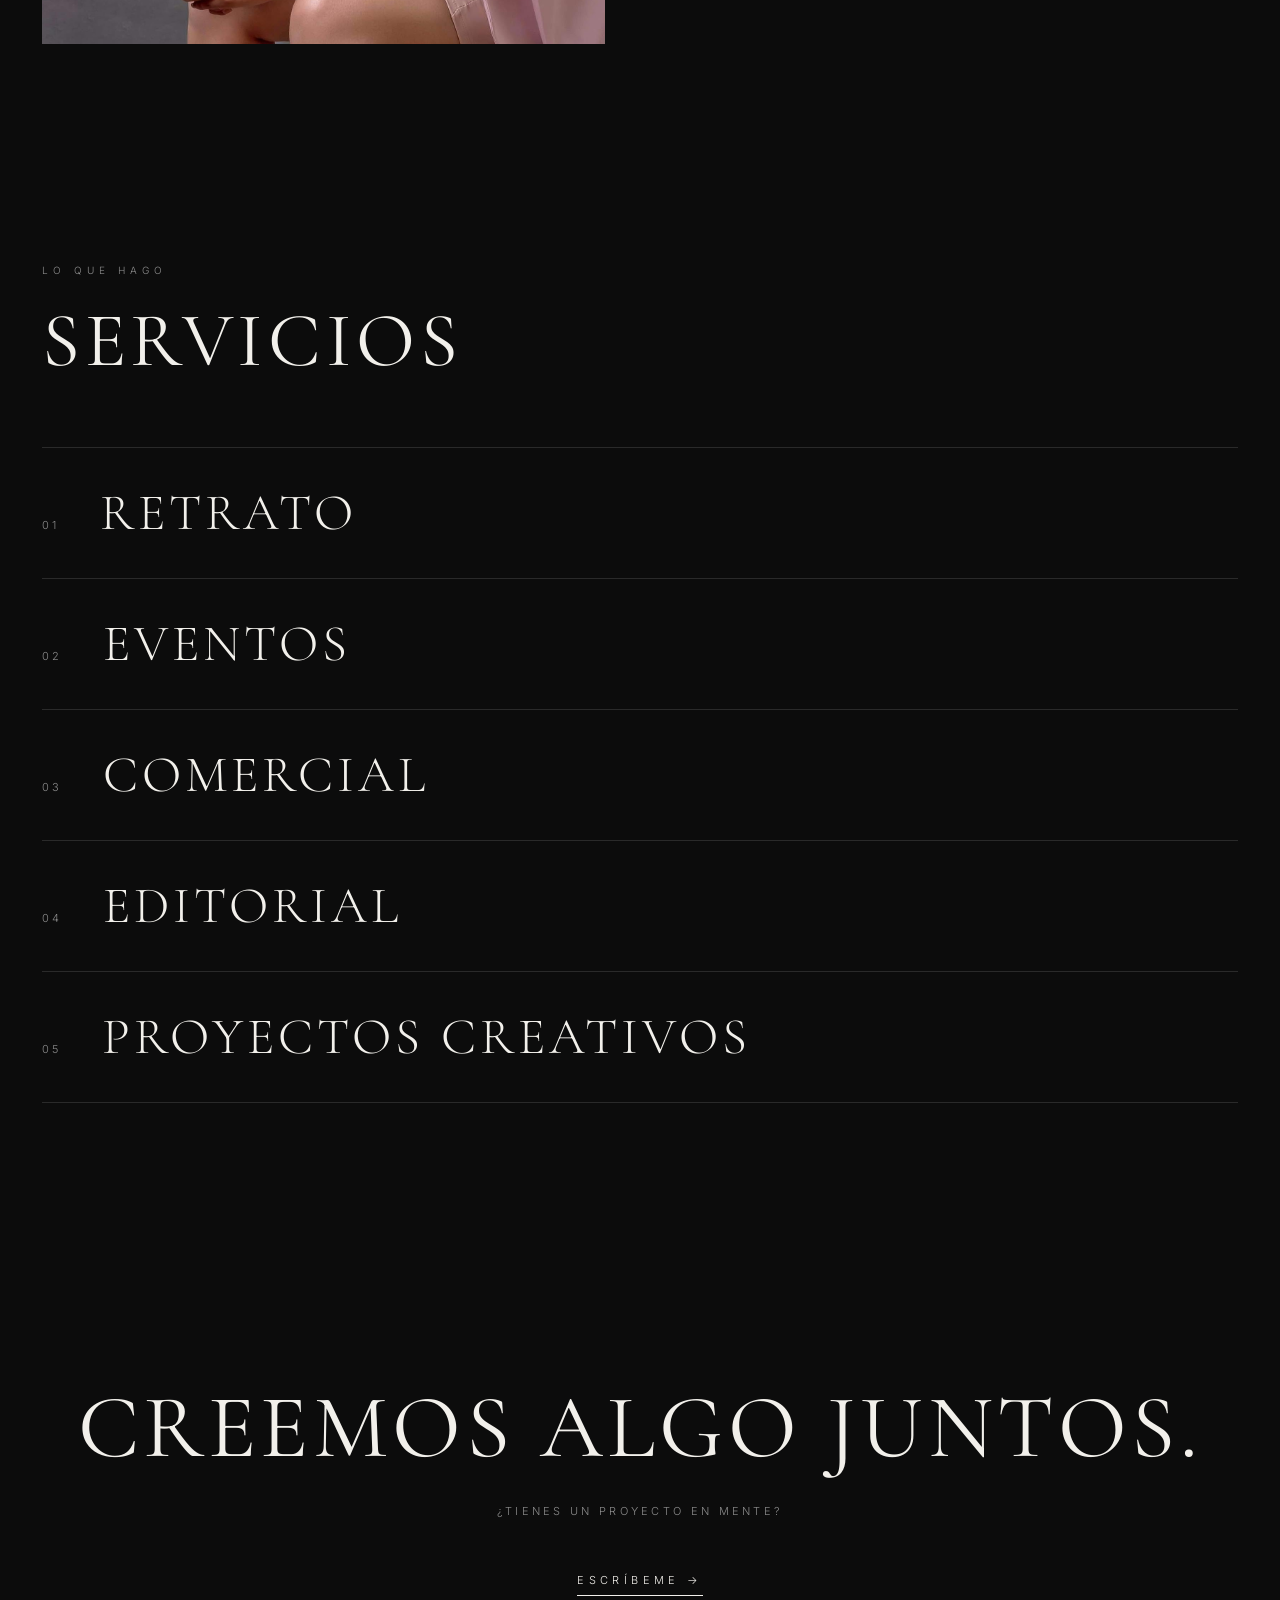
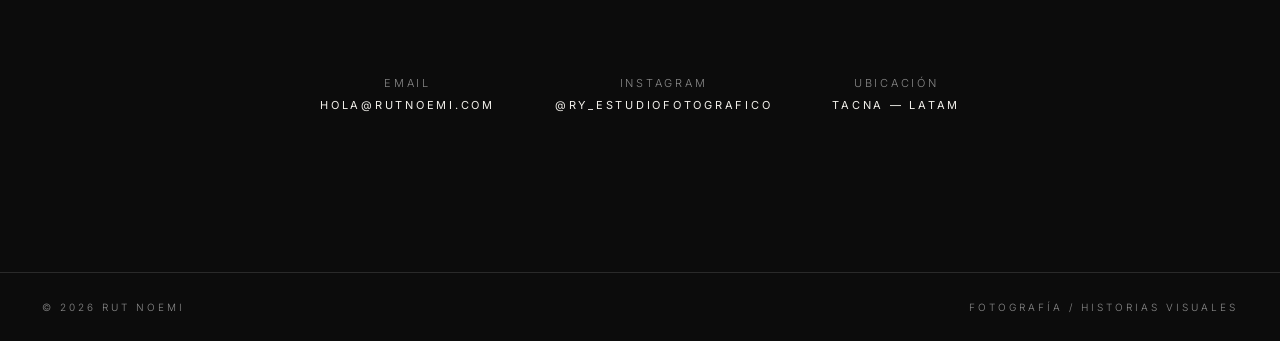
==== commit 7a57ec17: "Update navigation and section titles in index.html Taacna, instagram" ====
--- a/index.html
+++ b/index.html
@@ -13,7 +13,7 @@
   <a class="brand" href="#top">RUT NOEMI</a>
   <nav>
     <ul>
-      <li><a href="#work">Trabajos</a></li>
+      <li><a href="#work">Proyectos</a></li>
       <li><a href="#about">Sobre Mí</a></li>
       <li><a href="#services">Servicios</a></li>
       <li><a href="#contact">Contacto</a></li>
@@ -24,7 +24,7 @@
 
 <div id="menu">
   <button id="close-menu">Cerrar</button>
-  <a href="#work">Trabajos</a>
+  <a href="#work">Proyectos</a>
   <a href="#about">Sobre Mí</a>
   <a href="#services">Servicios</a>
   <a href="#contact">Contacto</a>
@@ -43,7 +43,7 @@
 <!-- WORK -->
 <section class="work" id="work">
   <span class="kicker">Proyectos Seleccionados</span>
-  <h2 class="section-title">TRABAJOS SELECCIONADOS</h2>
+  <h2 class="section-title">PROYECTOS SELECCIONADOS</h2>
 
   <figure>
     <a href="project.html?id=portraits">
@@ -115,8 +115,8 @@
   <a class="btn" href="mailto:hola@rutnoemi.com">ESCRÍBEME →</a>
   <div class="contact-meta">
     <span>Email<b>hola@rutnoemi.com</b></span>
-    <span>Instagram<b>@rutnoemi</b></span>
-    <span>Ubicación<b>Madrid — LATAM</b></span>
+    <span>Instagram<b><a href="https://www.instagram.com/ry_estudiofotografico?stkn=MXd1YW4zcHk5NzRjbA==" target="_blank">@ry_estudiofotografico</a></b></span>
+    <span>Ubicación<b>Tacna — LATAM</b></span>
   </div>
 </section>
 
